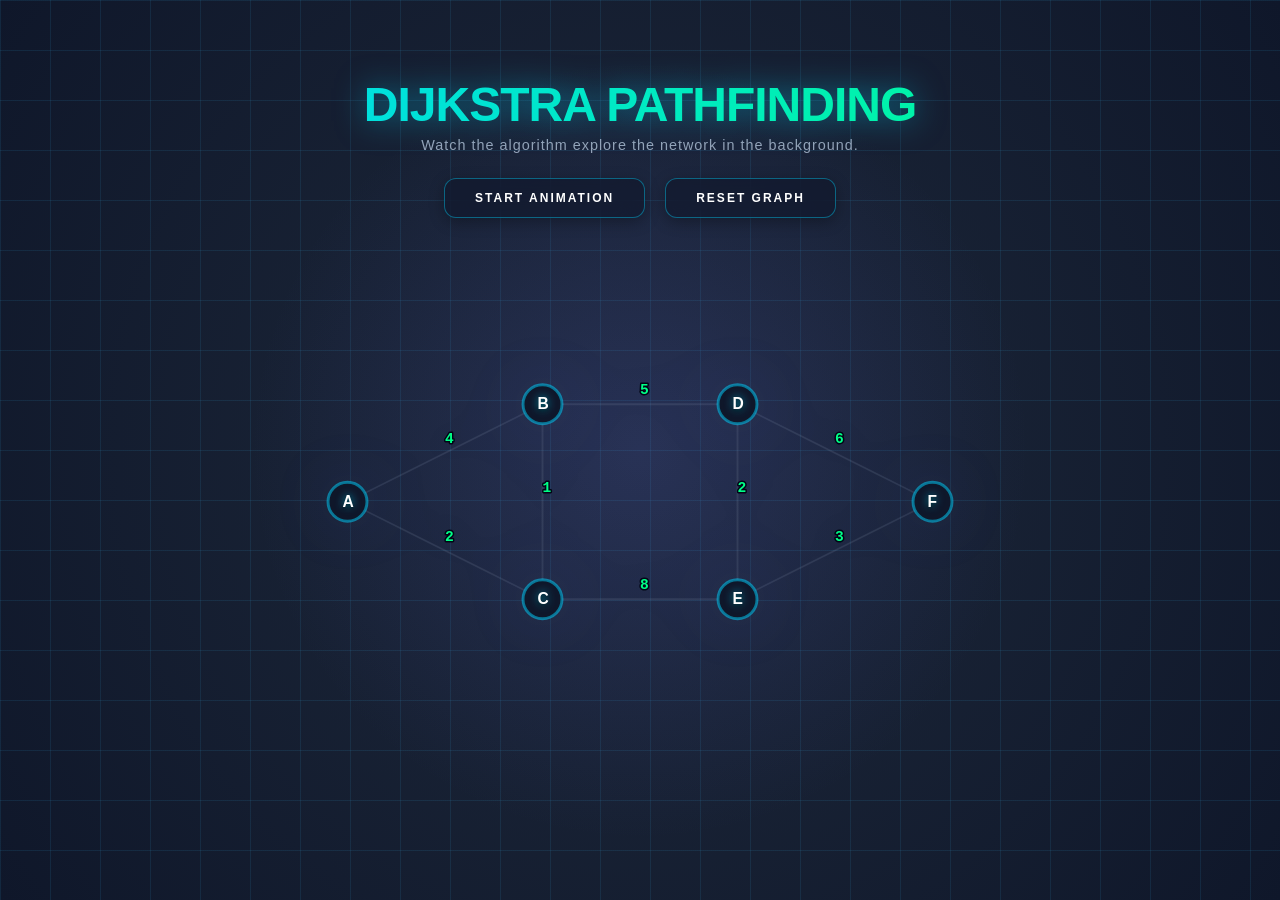
==== index.html @ 6e2c37e1 "Heading Changed" ====
<!DOCTYPE html>
<html lang="en">
<head>
    <meta charset="UTF-8">
    <title>Dijkstra Immersive Visualizer</title>
    <link rel="stylesheet" href="style.css">
</head>
<body>
    <div class="overlay">
        <h1>Dijkstra Pathfinding</h1>
        <p>Watch the algorithm explore the network in the background.</p>
        <div class="btn-group">
            <button onclick="runDijkstra()">Start Animation</button>
            <button onclick="location.reload()">Reset Graph</button>
        </div>
    </div>
    <svg id="graph-svg" viewBox="0 0 900 600" preserveAspectRatio="xMidYMid meet"></svg>
    <script src="script.js"></script>
</body>
</html>
---- style.css ----
/* --- Light & Vibrant Futuristic Background --- */
body, html { 
    margin: 0; 
    padding: 0; 
    height: 100vh; 
    width: 100vw;
    overflow: hidden; 
    display: flex;
    flex-direction: column;
    justify-content: center; 
    align-items: center;
    font-family: 'Inter', sans-serif;
    
    /* Thora light aur blueish tone */
    background: radial-gradient(circle at center, #1e293b 0%, #0f172a 100%);
    position: relative;
}

/* Background Grid jo ab saaf nazar aaye ga */
body::before {
    content: "";
    position: absolute;
    width: 100%;
    height: 100%;
    top: 0;
    left: 0;
    z-index: 0;
    /* Grid lines ko thora light blue kiya hai */
    background-image: 
        linear-gradient(rgba(56, 189, 248, 0.1) 1px, transparent 1px),
        linear-gradient(90deg, rgba(56, 189, 248, 0.1) 1px, transparent 1px);
    background-size: 50px 50px;
    animation: moveGrid 15s linear infinite;
}

/* Moving Light "Orbs" for depth */
body::after {
    content: "";
    position: absolute;
    width: 100%;
    height: 100%;
    top: 0;
    left: 0;
    z-index: 0;
    background: radial-gradient(circle at 50% 50%, rgba(99, 102, 241, 0.15) 0%, transparent 50%);
    pointer-events: none;
}

@keyframes moveGrid {
    0% { background-position: 0 0; }
    100% { background-position: 50px 50px; }
}

/* Ensure Graph and Text stay on top */
.overlay, #graph-svg {
    position: relative;
    z-index: 10;
}

/* Glassmorphism UI Overlay */
.overlay {
    position: relative;
    z-index: 10;
    text-align: center;
    width: 100%;
    margin-bottom: 20px; 
    pointer-events: none;
    padding: 20px 0;
}

.overlay h1 {
    font-size: 3rem;
    font-weight: 800;
    letter-spacing: -1px;
    margin: 0;
    /* Cyberpunk Gradient Text */
    background: linear-gradient(to right, #00d4ff, #00ff87);
    -webkit-background-clip: text;
    -webkit-text-fill-color: transparent;
    filter: drop-shadow(0 0 15px rgba(0, 212, 255, 0.5));
    text-transform: uppercase;
}

.overlay p {
    color: #94a3b8;
    font-size: 0.9rem;
    letter-spacing: 1px;
    margin-top: 5px;
}

/* Graph SVG Styling */
#graph-svg {
    position: relative;
    width: 85vw;
    height: 65vh;
    z-index: 1;
    /* Neon glow behind the graph */
    filter: drop-shadow(0 0 30px rgba(99, 102, 241, 0.1));
    overflow: visible; 
}

/* --- Buttons --- */
.btn-group { 
    pointer-events: auto; 
    margin-top: 25px; 
    display: flex;
    justify-content: center;
    gap: 20px;
}

button {
    background: rgba(15, 23, 42, 0.6); 
    color: #fff; 
    border: 1px solid rgba(0, 212, 255, 0.4);
    padding: 12px 30px; 
    border-radius: 12px;
    font-weight: 600;
    cursor: pointer; 
    transition: all 0.4s cubic-bezier(0.175, 0.885, 0.32, 1.275);
    backdrop-filter: blur(12px);
    text-transform: uppercase;
    font-size: 0.75rem;
    letter-spacing: 2px;
    box-shadow: 0 4px 15px rgba(0,0,0,0.3);
}

button:hover { 
    background: #00d4ff; 
    color: #020617;
    border-color: #00d4ff;
    box-shadow: 0 0 25px rgba(0, 212, 255, 0.6);
    transform: translateY(-5px) scale(1.05); 
}

/* --- Graph Elements Enhancements --- */

.edge { 
    stroke: rgba(148, 163, 184, 0.15); 
    stroke-width: 2; 
    stroke-linecap: round;
}

/* Exploring Edge - Moving Lasers */
.edge-active { 
    stroke: #00d4ff; 
    stroke-width: 4; 
    stroke-dasharray: 10;
    animation: flow 0.6s linear infinite;
    filter: drop-shadow(0 0 8px #00d4ff);
}

/* Final Path - Emerald Glow */
.edge-path { 
    stroke: #00ff87; 
    stroke-width: 6; 
    stroke-linecap: round;
    filter: drop-shadow(0 0 12px #00ff87);
}

/* Modern Nodes */
.node-circle { 
    fill: #0f172a; 
    stroke: rgba(0, 212, 255, 0.5); 
    stroke-width: 3; 
    transition: all 0.4s ease; 
}

/* Visited Node Animation */
.node-visited { 
    fill: #00d4ff; 
    stroke: #fff;
    animation: pulse 2s cubic-bezier(0.4, 0, 0.6, 1) infinite;
}

@keyframes pulse {
    0% { r: 15; stroke-opacity: 1; filter: drop-shadow(0 0 0px #00d4ff); }
    50% { r: 20; stroke-opacity: 0.5; filter: drop-shadow(0 0 20px #00d4ff); }
    100% { r: 15; stroke-opacity: 1; filter: drop-shadow(0 0 0px #00d4ff); }
}

@keyframes flow { 
    from { stroke-dashoffset: 20; } 
    to { stroke-dashoffset: 0; } 
}

/* Labels */
/* --- Weights aur Labels ko Bold aur Clear banane ke liye --- */

.node-text { 
    fill: #ffffff; 
    font-size: 16px; /* Size thora barha diya */
    font-weight: 800; /* Extra Bold */
    pointer-events: none; 
    text-shadow: 0 0 8px rgba(0, 212, 255, 0.8), 0 2px 4px rgba(0,0,0,1);
}

.weight-text { 
    fill: #00ff87; /* Neon Green color taake dark background par chamke */
    font-size: 15px; /* Phelay se bara size */
    font-weight: 900; /* Maximum boldness */
    paint-order: stroke;
    stroke: #020617; /* Number ke bahar dark outline taake wo har hal mein nazar aaye */
    stroke-width: 3px;
    stroke-linecap: round;
    stroke-linejoin: round;
    font-family: 'Courier New', monospace; /* Monospace font numbers ke liye behtar hota hai */
}

/* Jab rasta (Path) mil jaye toh weight ka color bhi change ho jaye (Optional logic) */
.edge-path + .weight-text {
    fill: #ffffff;
    font-size: 18px;
    filter: drop-shadow(0 0 5px #00ff87);
}
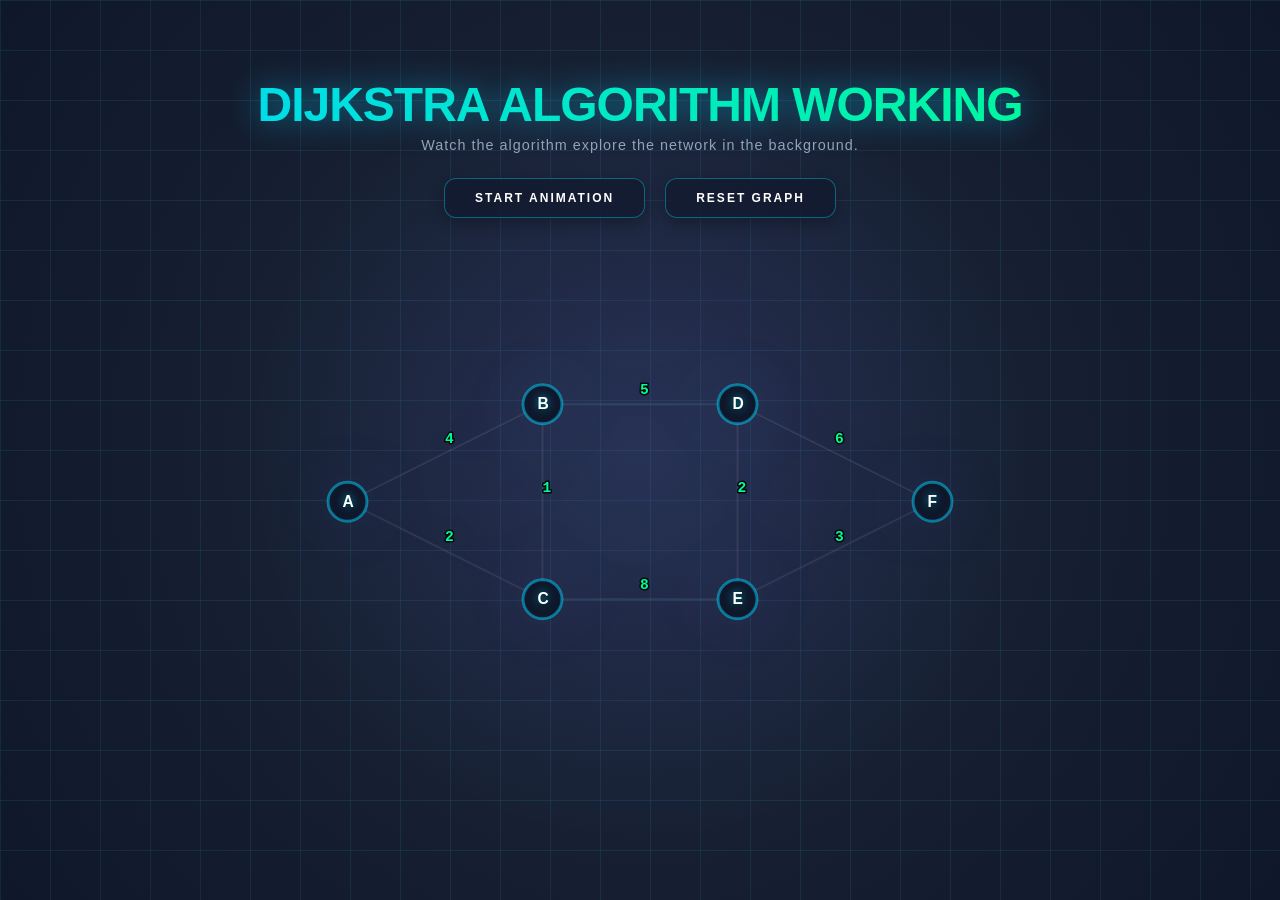
==== commit cf551e66: "Initial Commit" ====
--- a/index.html
+++ b/index.html
@@ -7,7 +7,7 @@
 </head>
 <body>
     <div class="overlay">
-        <h1>Dijkstra Pathfinding</h1>
+        <h1>Dijkstra Algorithm Working</h1>
         <p>Watch the algorithm explore the network in the background.</p>
         <div class="btn-group">
             <button onclick="runDijkstra()">Start Animation</button>
